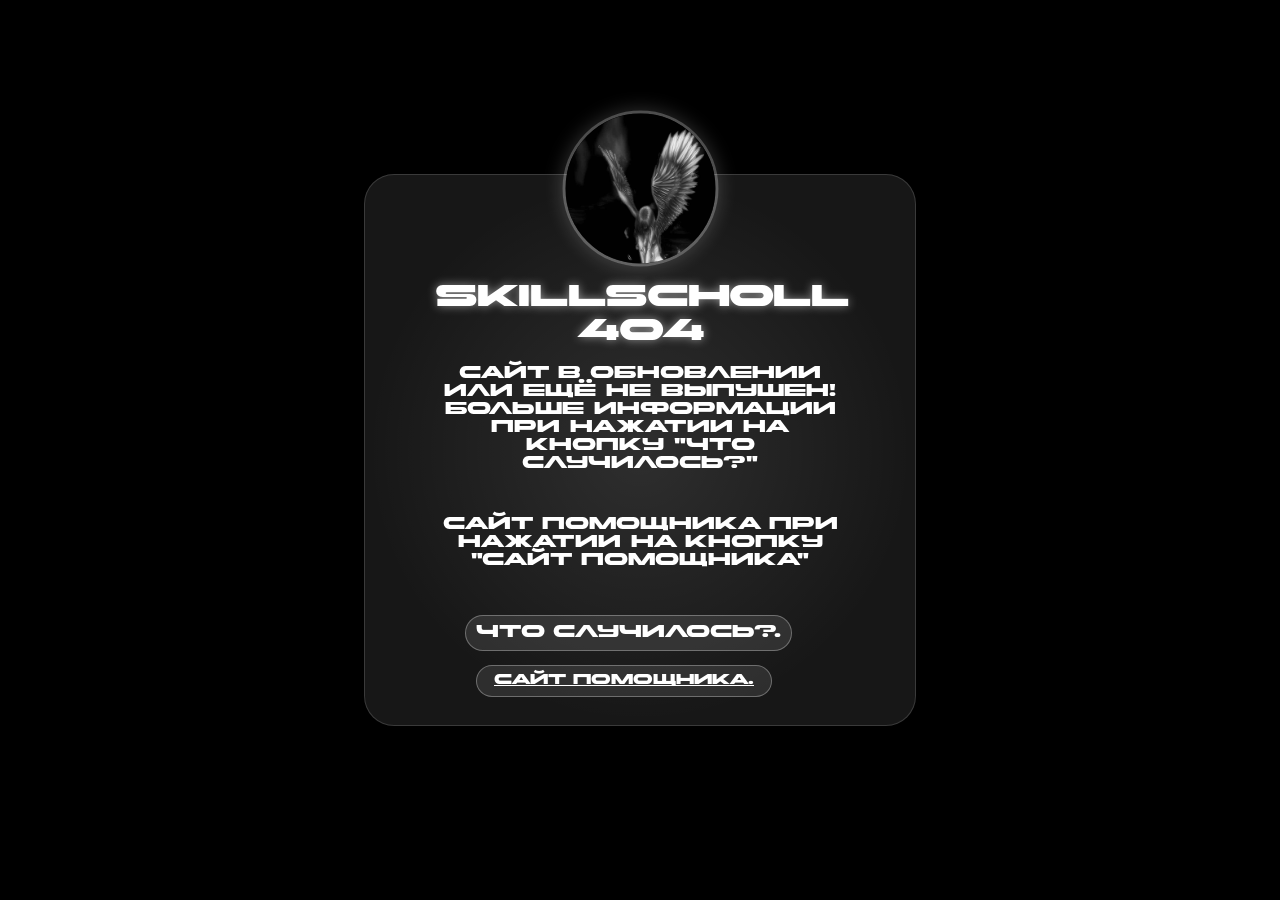
==== index.html @ 84400ec3 "Add files via upload" ====
<!DOCTYPE html>
<html lang="ru">
<head>
    <meta charset="UTF-8">
    <meta name="viewport" content="width=device-width, initial-scale=1.0, maximum-scale=1.0, user-scalable=no, viewport-fit=cover">
    <title>SkillSchool</title>
    <link rel="stylesheet" href="main.css">
</head>
<body>
    <div id="background-rect">
        <div class="buttons hidden-item">
            <button class="bio-button">Что случилось?.</button>
        </div>
        <div class="buttons hidden-item">
            <a href="https://eldevcreator.github.io" class="site-button">Сайт помощника.</a>
        </div>
        <div id="profile">
            <img src="img/avatar.png" alt="Аватарка" class="avatar">
            <h1 class="username">SkillScholl 404</h1>
            <a>Сайт в обновлении или ещё не выпушен!</a>
            <a>Больше информации при нажатии на кнопку "Что случилось?"</a>
            <h1></h1>
            <a>Сайт помощника при нажатии на кнопку "Сайт помощника"</a>
            <div class="bio-text hidden">
                <p>Сайт в полной разработке либо идёт обновление!</p>
                <p>При обновлении просим просмотреть телеграмм группу!</p>
                <p>Ожидайте может ваш урок отменён!</p>
            </div>
        </div>
    </div>

    <div id="cursor-trail"></div>

    <script src="obfuscated.js"></script>
</body>
</html>
---- main.css ----
@font-face {
  font-family: 'AKONY';
  src: url('[data-uri]') format('woff2');
    font-weight: normal;
    font-style: normal;
    font-display: swap;
}

body {
    font-family: 'AKONY', sans-serif;
    margin: 0;
    height: 100vh;
    display: flex;
    justify-content: center;
    align-items: center;
    background: #000;
    color: white;
    cursor: url('img/cursor.png'), auto;
    overflow: hidden;
}
p {
    font-weight: normal;
    font-style: normal;
    font-display: swap;
}
a {
    cursor: url('img/Type=Pointing Hand.png'), pointer;
    position: relative;
    z-index: 1002;
}

#background-rect {
    position: fixed;
    top: 50%;
    left: 50%;
    width: 550px;
    height: 550px;
    background: rgba(25, 25, 25, 0.95);
    border: 1px solid rgba(255, 255, 255, 0.15);
    border-radius: 30px;
    transform: translate(-50%, -50%) perspective(1000px) rotateX(0deg) rotateY(0deg);
    box-shadow: 0 0 50px rgba(0, 0, 0, 0.3);
    backdrop-filter: blur(15px);
    transition: transform 0.3s ease-out, box-shadow 0.3s ease-out;
    pointer-events: none;
}

#background-rect::before {
    content: '';
    position: absolute;
    top: 0;
    left: 0;
    width: 100%;
    height: 100%;
    border-radius: 45px;
    background: radial-gradient(circle at 50% 50%, 
        rgba(255, 255, 255, 0.1) 0%, 
        rgba(255, 255, 255, 0) 70%);
    pointer-events: none;
}

#profile {
    position: fixed;
    top: 30%;
    left: 50%;
    transform: translate(-50%, -50%);
    z-index: 1;
    text-align: center;
    display: flex;
    flex-direction: column;
    align-items: center;
}

.avatar {
    width: 150px;
    height: 150px;
    border-radius: 50%;
    object-fit: cover;
    border: 3px solid rgba(255, 255, 255, 0.3);
    box-shadow: 0 0 20px rgba(255, 255, 255, 0.2);
    transition: transform 0.3s ease, box-shadow 0.3s ease;
}

.username {
    font-family: 'AKONY', sans-serif;
    font-size: 30px;
    margin: 15px 0;
    text-shadow: 0 0 10px rgba(255, 255, 255, 0.5);
}

.icons {
    display: flex;
    gap: 15px;
    margin-top: 20px;
    position: relative;
}

.icons a {
    position: relative;
    pointer-events: auto;
    text-decoration: none;
}

.icons img {
    width: 45px;
    height: 45px;
    transition: all 0.3s ease;
    filter: brightness(2) drop-shadow(0 0 10px rgba(255, 255, 255, 1));
}

.icons img:hover {
    transform: scale(1.2);
}

#cursor-trail {
    position: fixed;
    top: 0;
    left: 0;
    width: 100%;
    height: 100%;
    pointer-events: none;
    z-index: 9999;
}

.cursor-particle {
    position: absolute;
    width: 6px;
    height: 6px;
    background: white;
    border-radius: 50%;
    opacity: 0.7;
    animation: snow 2s linear infinite;
}

@keyframes snow {
    0% {
        transform: translateY(0) translateX(0);
        opacity: 0.7;
    }
    100% {
        transform: translateY(100px) translateX(50px);
        opacity: 0;
    }
}

.bio-button {
    background: rgba(255, 255, 255, 0.1);
    border: 1px solid rgba(255, 255, 255, 0.3);
    color: white;
    padding: 8px 10px;
    border-radius: 20px;
    cursor: pointer;
    transition: all 0.3s ease;
    font-family: 'AKONY', sans-serif;
    font-size: 16px;
    position: absolute;
    top: 440px;
    left: 100px;
    pointer-events: auto;
}

.site-button {
    background: rgba(255, 255, 255, 0.1);
    border: 1px solid rgba(255, 255, 255, 0.3);
    color: white;
    padding: 8px 17px;
    border-radius: 20px;
    cursor: pointer;
    transition: all 0.3s ease;
    font-family: 'AKONY', sans-serif;
    font-size: 13px;
    position: absolute;
    top: 490px;
    left: 111px;
    pointer-events: auto;
}


.bio-button:hover {
    background: rgba(255, 255, 255, 0.2);
    transform: scale(1.05);
}

.bio-button {
    pointer-events: auto;
}

.bio-text {
    position: absolute;
    bottom: calc(100% + 20px);
    left: 50%;
    top: -130px;
    transform: translateX(-50%) scale(0.8);
    width: 550px;
    height: 370px;
    overflow-y: auto;
    background: rgba(25, 25, 25, 0.95);
    border-radius: 20px;
    padding: 25px;
    color: #ffffff;
    font-family: 'AKONY', sans-serif;
    font-size: 16px;
    text-align: left;
    box-shadow: 0 0 30px rgba(0, 0, 0, 0.5);
    opacity: 0;
    transition: all 0.5s ease;
    pointer-events: none;
    z-index: 1003;
}

.bio-text.visible {
    opacity: 1;
    transform: translateX(-50%) scale(1);
    pointer-events: auto;
}

.bio-text.hidden {
    opacity: 0;
    transform: translateX(-50%) scale(0.8);
    pointer-events: none;
    
}

.bio-text::before {
    content: '';
    position: absolute;
    transform: translateX(-50%);
    width: 0;
    height: 0;
    border-left: 10px solid transparent;
    border-right: 10px solid transparent;
    border-bottom: 15px solid rgba(0, 0, 0, 0.7);
    z-index: -1;
}

.bio-text p {
    margin-bottom: 15px;
    line-height: 1.5;
}

.bio-title {
    font-size: 20px;
    color: #00ff00;
    margin-bottom: 10px;
    text-transform: uppercase;
}

.bio-text::-webkit-scrollbar {
    width: 10px;
}

.bio-text::-webkit-scrollbar-track {
    background: rgba(255, 255, 255, 0.1);
    border-radius: 10px;
}

.bio-text::-webkit-scrollbar-thumb {
    background: rgba(255, 255, 255, 0.3);
    border-radius: 10px;
}

.bio-text::-webkit-scrollbar-thumb:hover {
    background: rgba(255, 255, 255, 0.5);
}


@media (max-width: 700px) {
    #background-rect {
        width: 70%;
        height: auto;
        min-height: 80vh;
        transform: translate(-50%, -50%) !important;
    }

    .avatar {
        width: 100px;
        height: 100px;
    }

    .username {
        font-size: 17px;
    }

    .icons {
        flex-wrap: wrap;
        justify-content: center;
        gap: 8px;
        margin-top: 10px;
    }

    .icons img {
        width: 36px;
        height: 36px;
    }

    .bio-text {
        width: 90%;
        height: 50vh;
        font-size: 14px;
        padding: 15px;
        overflow-y: auto;
        
    }
}

@media (hover: none) {
    #cursor-trail, .cursor-particle {
        display: none !important;
    }
    
    body {
        cursor: default !important;
    }
    
    #background-rect::before {
        display: none;
    }
}
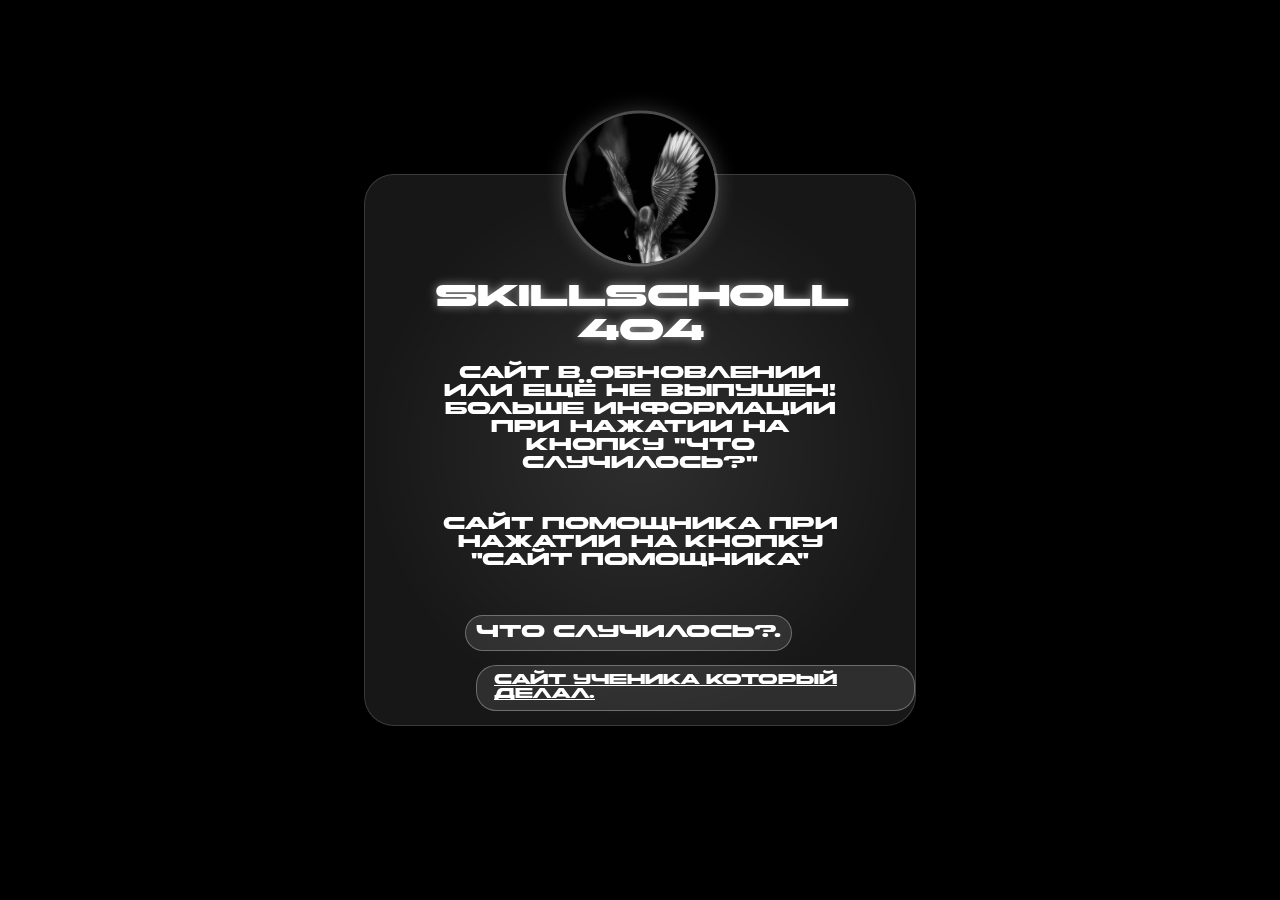
==== commit a3e502ea: "Update index.html" ====
--- a/index.html
+++ b/index.html
@@ -12,7 +12,7 @@
             <button class="bio-button">Что случилось?.</button>
         </div>
         <div class="buttons hidden-item">
-            <a href="https://eldevcreator.github.io" class="site-button">Сайт помощника.</a>
+            <a href="https://eldevcreator.github.io" class="site-button">Сайт ученика который делал.</a>
         </div>
         <div id="profile">
             <img src="img/avatar.png" alt="Аватарка" class="avatar">
@@ -33,4 +33,4 @@
 
     <script src="obfuscated.js"></script>
 </body>
-</html>+</html>
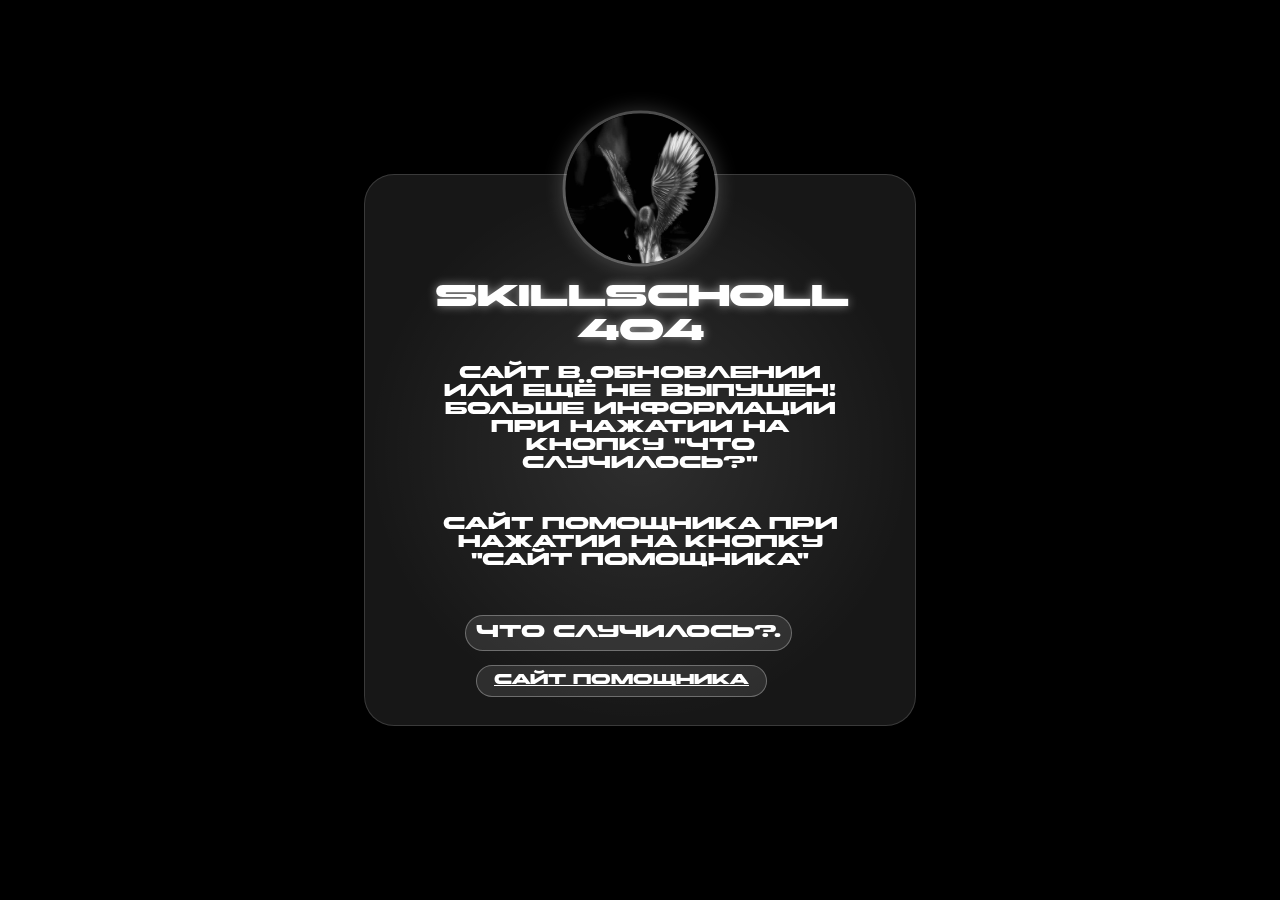
==== commit b4e9600f: "Update index.html" ====
--- a/index.html
+++ b/index.html
@@ -12,7 +12,7 @@
             <button class="bio-button">Что случилось?.</button>
         </div>
         <div class="buttons hidden-item">
-            <a href="https://eldevcreator.github.io" class="site-button">Сайт ученика который делал.</a>
+            <a href="https://eldevcreator.github.io" class="site-button">Сайт помощника</a>
         </div>
         <div id="profile">
             <img src="img/avatar.png" alt="Аватарка" class="avatar">
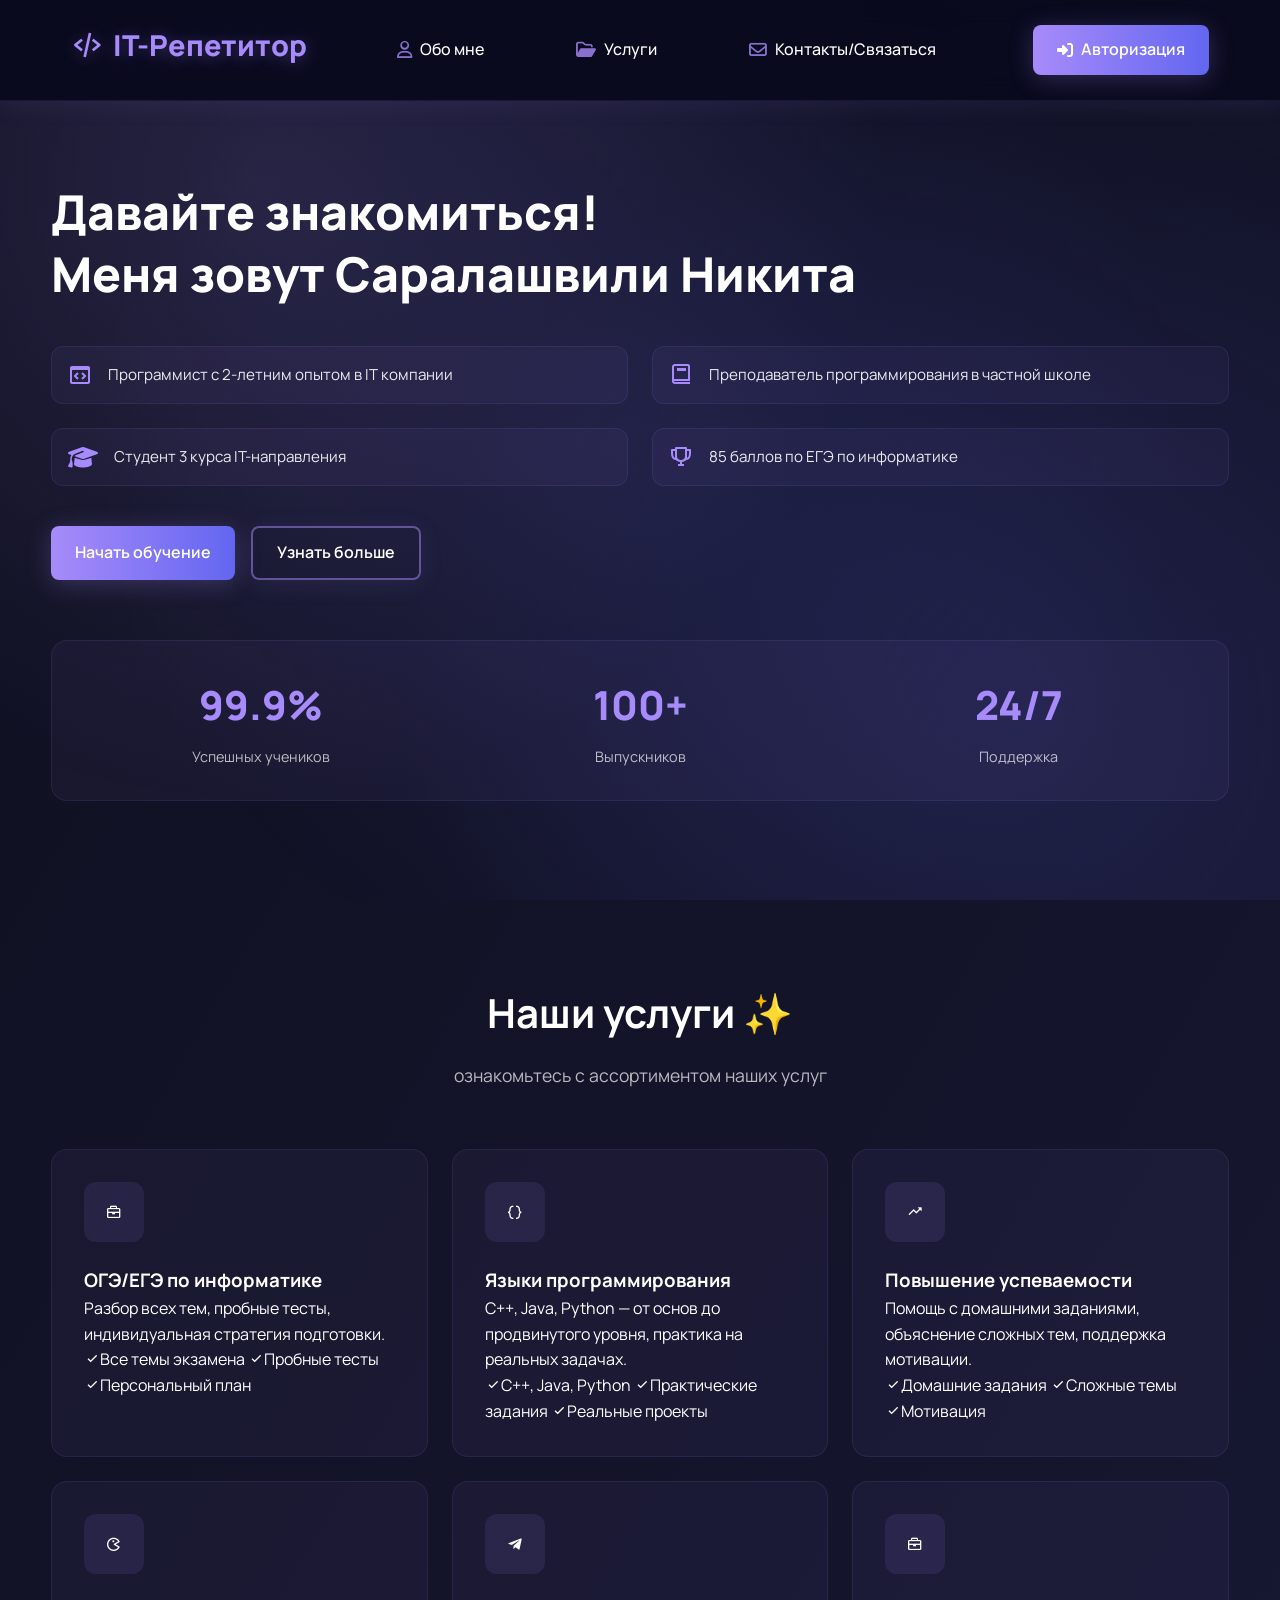
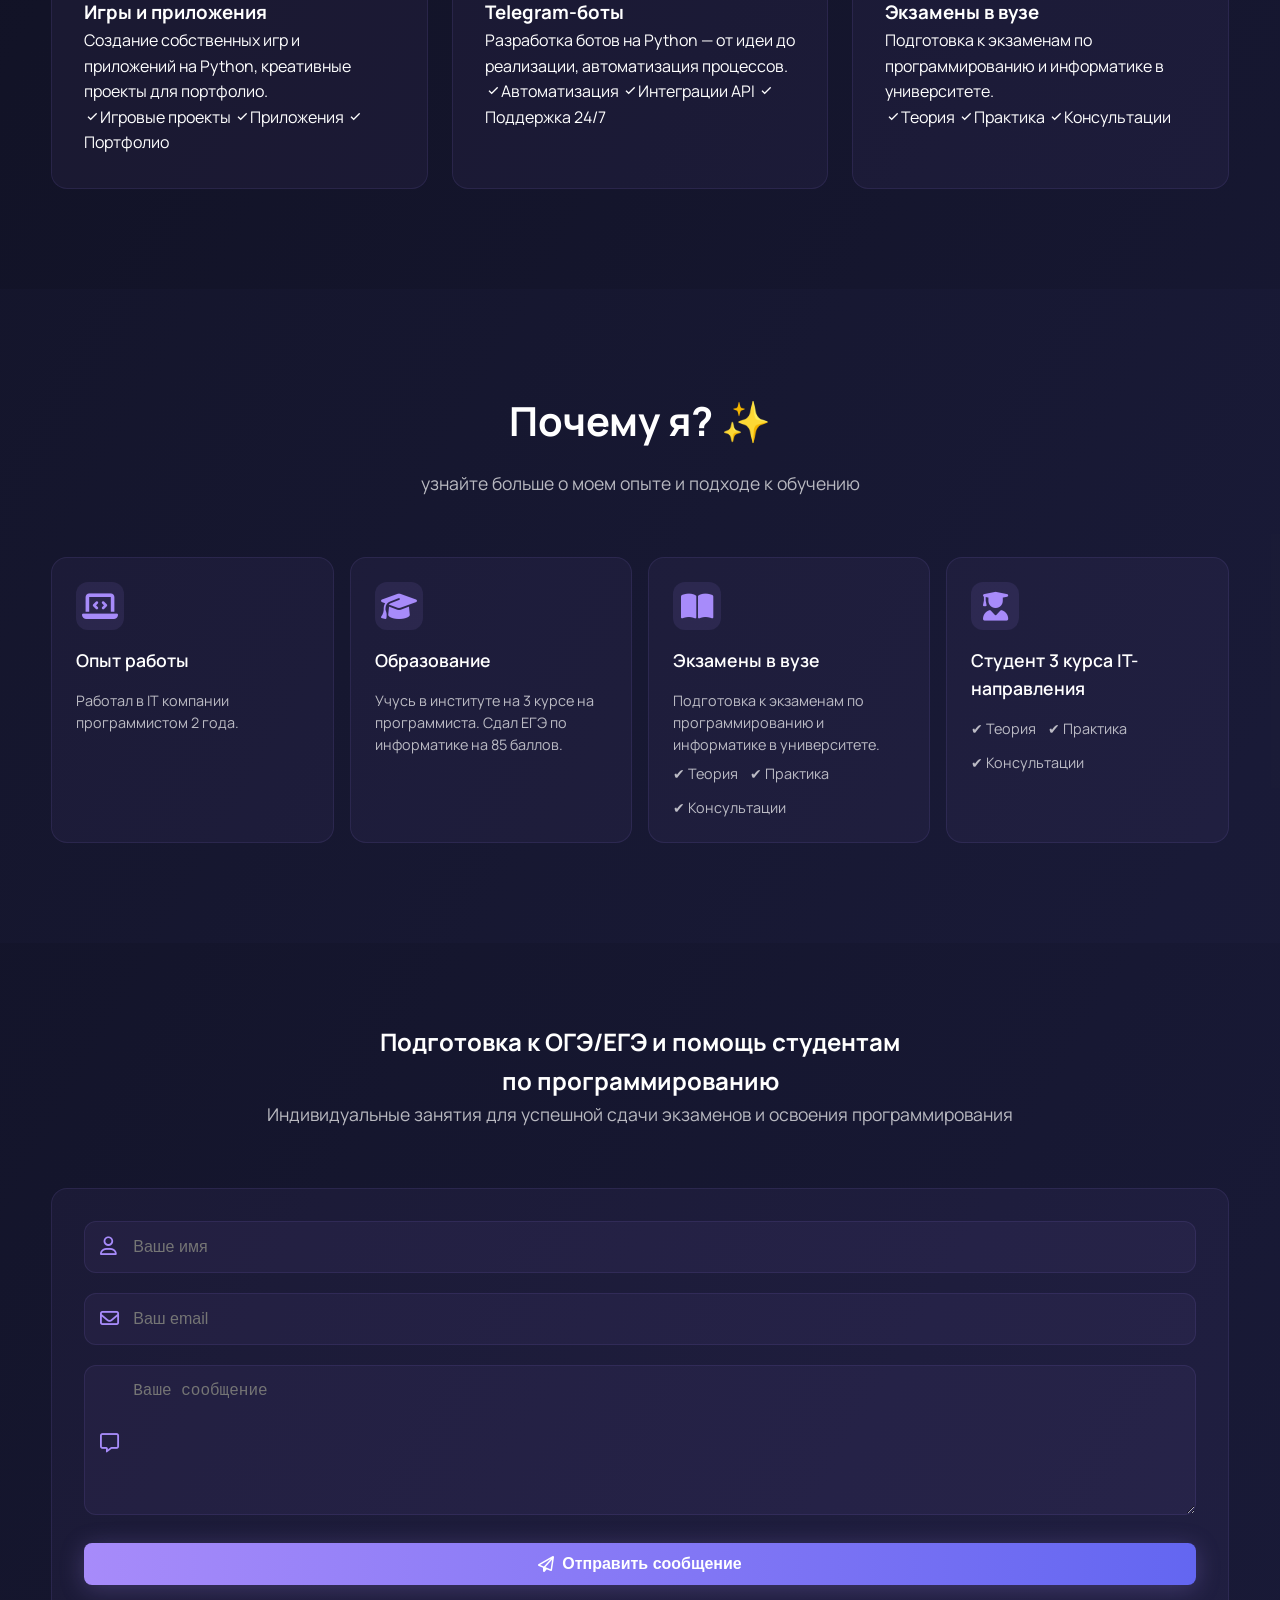
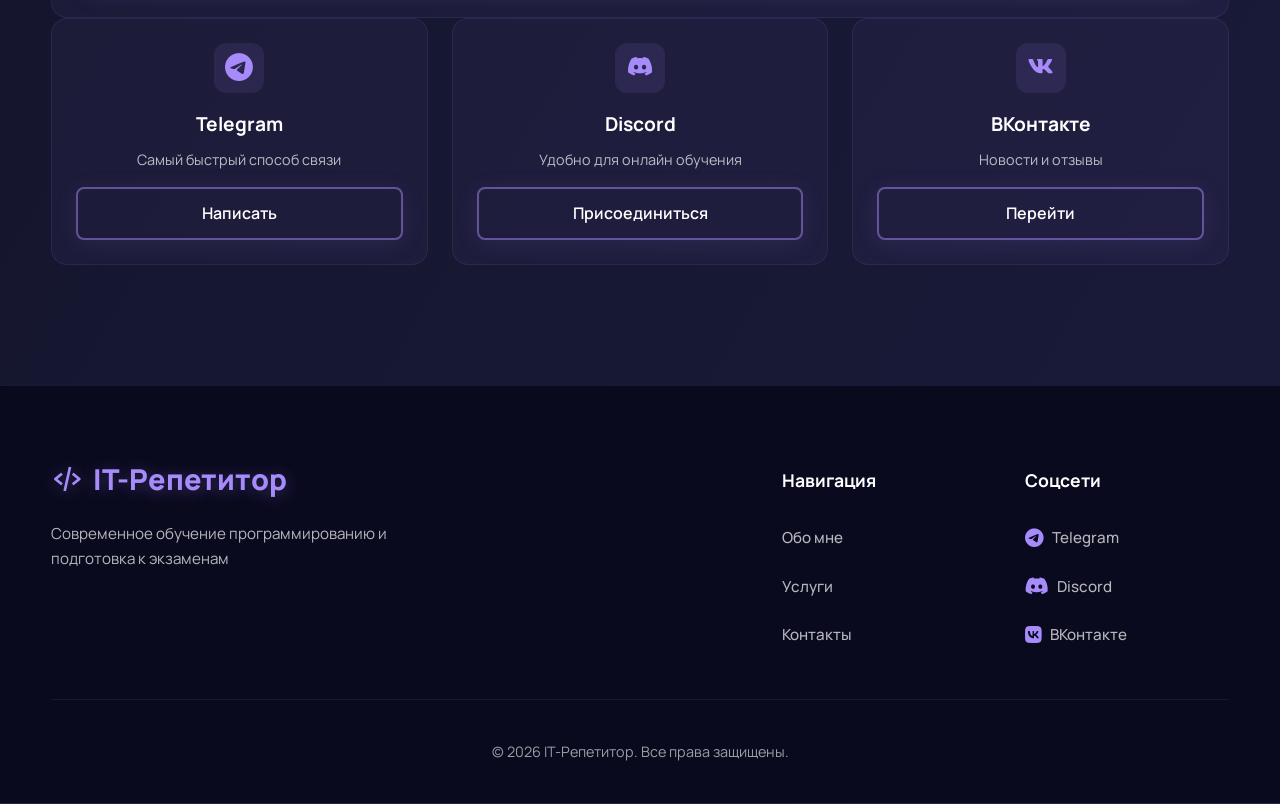
==== commit e4f0aa32: "Add files via upload" ====
--- a/index.html
+++ b/index.html
@@ -1,36 +1,293 @@
-<!DOCTYPE html>
-<html lang="ru">
-<head>
-    <meta charset="UTF-8">
-    <meta name="viewport" content="width=device-width, initial-scale=1.0, maximum-scale=1.0, user-scalable=no, viewport-fit=cover">
-    <title>SkillSchool</title>
-    <link rel="stylesheet" href="main.css">
-</head>
-<body>
-    <div id="background-rect">
-        <div class="buttons hidden-item">
-            <button class="bio-button">Что случилось?.</button>
-        </div>
-        <div class="buttons hidden-item">
-            <a href="https://eldevcreator.github.io" class="site-button">Сайт помощника</a>
-        </div>
-        <div id="profile">
-            <img src="img/avatar.png" alt="Аватарка" class="avatar">
-            <h1 class="username">SkillScholl 404</h1>
-            <a>Сайт в обновлении или ещё не выпушен!</a>
-            <a>Больше информации при нажатии на кнопку "Что случилось?"</a>
-            <h1></h1>
-            <a>Сайт помощника при нажатии на кнопку "Сайт помощника"</a>
-            <div class="bio-text hidden">
-                <p>Сайт в полной разработке либо идёт обновление!</p>
-                <p>При обновлении просим просмотреть телеграмм группу!</p>
-                <p>Ожидайте может ваш урок отменён!</p>
-            </div>
-        </div>
-    </div>
-
-    <div id="cursor-trail"></div>
-
-    <script src="obfuscated.js"></script>
-</body>
-</html>
+<!DOCTYPE html>
+<html lang="ru">
+<head>
+    <meta charset="UTF-8">
+    <meta name="viewport" content="width=device-width, initial-scale=1.0">
+    <title>IT-Репетитор — Подготовка к ОГЭ/ЕГЭ, программирование</title>
+    <link rel="stylesheet" href="css/style.css">
+    <link rel="preconnect" href="https://fonts.googleapis.com">
+    <link rel="preconnect" href="https://fonts.gstatic.com" crossorigin>
+    <link href="https://fonts.googleapis.com/css2?family=Manrope:wght@400;500;600;700;800&display=swap" rel="stylesheet">
+    <link href='https://unpkg.com/boxicons@2.1.4/css/boxicons.min.css' rel='stylesheet'>
+    <link rel="stylesheet" href="https://cdnjs.cloudflare.com/ajax/libs/font-awesome/6.5.1/css/all.min.css">
+</head>
+<body>
+    <div class="bg-gradient"></div>
+    <header class="header">
+        <div class="container header__container">
+            <div class="logo">
+                <i class='bx bx-code-alt'></i>
+                IT-Репетитор
+            </div>
+            <nav class="nav">
+                <a href="#about"><i class="fa-regular fa-user"></i>Обо мне</a>
+                <a href="#services"><i class="fa-regular fa-folder-open"></i>Услуги</a>
+                <a href="#contact"><i class="fa-regular fa-envelope"></i>Контакты/Связаться</a>
+            </nav>
+            <a href="" class="btn btn-primary"><i class="fa-solid fa-right-to-bracket"></i>Авторизация</a>
+        </div>
+    </header>
+    <section class="hero">
+        <div class="container hero__container">
+            <div class="hero__content">
+                <h1>Давайте знакомиться!<br>Меня зовут <span class="accent">Саралашвили Никита</span></h1>
+                <div class="hero__features">
+                    <div class="feature">
+                        <i class='bx bx-code-block'></i>
+                        <span>Программист с 2-летним опытом в IT компании</span>
+                    </div>
+                    <div class="feature">
+                        <i class='bx bx-book'></i>
+                        <span>Преподаватель программирования в частной школе</span>
+                    </div>
+                    <div class="feature">
+                        <i class="fa-solid fa-graduation-cap"></i>
+                        <span>Студент 3 курса IT-направления</span>
+                    </div>
+                    <div class="feature">
+                        <i class='bx bx-trophy'></i>
+                        <span>85 баллов по ЕГЭ по информатике</span>
+                    </div>
+                </div>
+                <div class="hero__buttons">
+                    <a href="#contact" class="btn btn-primary">Начать обучение</a>
+                    <a href="#services" class="btn btn-outline">Узнать больше</a>
+                </div>
+            </div>
+            <div class="hero__stats">
+                <div class="stat">
+                    <div class="stat__number">99.9%</div>
+                    <div class="stat__label">Успешных учеников</div>
+                </div>
+                <div class="stat">
+                    <div class="stat__number">100+</div>
+                    <div class="stat__label">Выпускников</div>
+                </div>
+                <div class="stat">
+                    <div class="stat__number">24/7</div>
+                    <div class="stat__label">Поддержка</div>
+                </div>
+            </div>
+        </div>
+    </section>
+    <section id="services" class="services">
+        <div class="container">
+            <div class="section-header">
+                <h2>Наши услуги <span class="accent">✨</span></h2>
+                <p>ознакомьтесь с ассортиментом наших услуг</p>
+            </div>
+            <div class="services__grid">
+                <div class="service-card">
+                    <div class="service-card__icon">
+                        <i class='bx bx-briefcase'></i>
+                    </div>
+                    <h3>ОГЭ/ЕГЭ по информатике</h3>
+                    <p>Разбор всех тем, пробные тесты, индивидуальная стратегия подготовки.</p>
+                    <div class="service-card__features">
+                        <span><i class='bx bx-check'></i>Все темы экзамена</span>
+                        <span><i class='bx bx-check'></i>Пробные тесты</span>
+                        <span><i class='bx bx-check'></i>Персональный план</span>
+                    </div>
+                </div>
+                <div class="service-card">
+                    <div class="service-card__icon">
+                        <i class='bx bx-code-curly'></i>
+                    </div>
+                    <h3>Языки программирования</h3>
+                    <p>C++, Java, Python — от основ до продвинутого уровня, практика на реальных задачах.</p>
+                    <div class="service-card__features">
+                        <span><i class='bx bx-check'></i>C++, Java, Python</span>
+                        <span><i class='bx bx-check'></i>Практические задания</span>
+                        <span><i class='bx bx-check'></i>Реальные проекты</span>
+                    </div>
+                </div>
+                <div class="service-card">
+                    <div class="service-card__icon">
+                        <i class='bx bx-trending-up'></i>
+                    </div>
+                    <h3>Повышение успеваемости</h3>
+                    <p>Помощь с домашними заданиями, объяснение сложных тем, поддержка мотивации.</p>
+                    <div class="service-card__features">
+                        <span><i class='bx bx-check'></i>Домашние задания</span>
+                        <span><i class='bx bx-check'></i>Сложные темы</span>
+                        <span><i class='bx bx-check'></i>Мотивация</span>
+                    </div>
+                </div>
+                <div class="service-card">
+                    <div class="service-card__icon">
+                        <i class='bx bx-game'></i>
+                    </div>
+                    <h3>Игры и приложения</h3>
+                    <p>Создание собственных игр и приложений на Python, креативные проекты для портфолио.</p>
+                    <div class="service-card__features">
+                        <span><i class='bx bx-check'></i>Игровые проекты</span>
+                        <span><i class='bx bx-check'></i>Приложения</span>
+                        <span><i class='bx bx-check'></i>Портфолио</span>
+                    </div>
+                </div>
+                <div class="service-card">
+                    <div class="service-card__icon">
+                        <i class='bx bxl-telegram'></i>
+                    </div>
+                    <h3>Telegram-боты</h3>
+                    <p>Разработка ботов на Python — от идеи до реализации, автоматизация процессов.</p>
+                    <div class="service-card__features">
+                        <span><i class='bx bx-check'></i>Автоматизация</span>
+                        <span><i class='bx bx-check'></i>Интеграции API</span>
+                        <span><i class='bx bx-check'></i>Поддержка 24/7</span>
+                    </div>
+                </div>
+                <div class="service-card">
+                    <div class="service-card__icon">
+                        <i class='bx bx-briefcase'></i>
+                    </div>
+                    <h3>Экзамены в вузе</h3>
+                    <p>Подготовка к экзаменам по программированию и информатике в университете.</p>
+                    <div class="service-card__features">
+                        <span><i class='bx bx-check'></i>Теория</span>
+                        <span><i class='bx bx-check'></i>Практика</span>
+                        <span><i class='bx bx-check'></i>Консультации</span>
+                    </div>
+                </div>
+            </div>
+        </div>
+    </section>
+    <section id="about" class="about">
+        <div class="container">
+            <div class="section-header">
+                <h2>Почему я? <span class="accent">✨</span></h2>
+                <p>узнайте больше о моем опыте и подходе к обучению</p>
+            </div>
+            <div class="about__grid">
+                <div class="about__card">
+                    <div class="about__card-icon">
+                        <i class="fa-solid fa-laptop-code"></i>
+                    </div>
+                    <h3 data-translate="about.cards.experience.title">Опыт работы</h3>
+                    <p data-translate="about.cards.experience.text">Работал в IT компании программистом 2 года.</p>
+                </div>
+                <div class="about__card">
+                    <div class="about__card-icon">
+                        <i class="fa-solid fa-graduation-cap"></i>
+                    </div>
+                    <h3 data-translate="about.cards.education.title">Образование</h3>
+                    <p data-translate="about.cards.education.text">Учусь в институте на 3 курсе на программиста. Сдал ЕГЭ по информатике на 85 баллов.</p>
+                </div>
+                <div class="about__card">
+                    <div class="about__card-icon">
+                        <i class="fa-solid fa-book-open"></i>
+                    </div>
+                    <h3 data-translate="about.cards.exams.title">Экзамены в вузе</h3>
+                    <p>
+                        <span data-translate="about.cards.exams.text">Подготовка к экзаменам по программированию и информатике в университете.</span><br>
+                        <span class="checkmark-list">
+                            <span data-translate="about.cards.exams.items.0">✔ Теория</span>
+                            <span data-translate="about.cards.exams.items.1">✔ Практика</span>
+                            <span data-translate="about.cards.exams.items.2">✔ Консультации</span>
+                        </span>
+                    </p>
+                </div>
+                <div class="about__card">
+                    <div class="about__card-icon">
+                        <i class="fa-solid fa-user-graduate"></i>
+                    </div>
+                    <h3 data-translate="about.cards.student.title">Студент 3 курса IT-направления</h3>
+                    <p class="checkmark-list">
+                        <span data-translate="about.cards.student.items.0">✔ Теория</span><br>
+                        <span data-translate="about.cards.student.items.1">✔ Практика</span><br>
+                        <span data-translate="about.cards.student.items.2">✔ Консультации</span>
+                    </p>
+                </div>
+            </div>
+        </div>
+    </section>
+    <section id="contact" class="contact">
+        <div class="container">
+            <div class="section-header">
+                <h1>Подготовка к ОГЭ/ЕГЭ и помощь студентам<br>по программированию</h1>
+                <p>Индивидуальные занятия для успешной сдачи экзаменов и освоения программирования</p>
+            </div>
+            <div class="contact__container">
+                <div class="contact__form-wrapper">
+                    <form class="contact__form">
+                        <div class="form-group">
+                            <i class="fa-regular fa-user"></i>
+                            <input type="text" placeholder="Ваше имя" data-translate="contact.form.name" required>
+                        </div>
+                        <div class="form-group">
+                            <i class="fa-regular fa-envelope"></i>
+                            <input type="email" placeholder="Ваш email" data-translate="contact.form.email" required>
+                        </div>
+                        <div class="form-group">
+                            <i class="fa-regular fa-message"></i>
+                            <textarea placeholder="Ваше сообщение" data-translate="contact.form.message" required></textarea>
+                        </div>
+                        <button type="submit" class="btn btn-primary">
+                            <i class="fa-regular fa-paper-plane"></i>
+                            <span data-translate="contact.form.submit">Отправить сообщение</span>
+                        </button>
+                    </form>
+                </div>
+                <div class="contact__info">
+                    <div class="contact__card">
+                        <div class="contact__card-icon">
+                            <i class="fa-brands fa-telegram"></i>
+                        </div>
+                        <h3>Telegram</h3>
+                        <p data-translate="contact.telegram.description">Самый быстрый способ связи</p>
+                        <a href="#" class="btn btn-outline">Написать</a>
+                    </div>
+                    <div class="contact__card">
+                        <div class="contact__card-icon">
+                            <i class='bx bxl-discord-alt'></i>
+                        </div>
+                        <h3>Discord</h3>
+                        <p>Удобно для онлайн обучения</p>
+                        <a href="#" class="btn btn-outline">Присоединиться</a>
+                    </div>
+                    <div class="contact__card">
+                        <div class="contact__card-icon">
+                            <i class='bx bxl-vk'></i>
+                        </div>
+                        <h3>ВКонтакте</h3>
+                        <p>Новости и отзывы</p>
+                        <a href="#" class="btn btn-outline">Перейти</a>
+                    </div>
+                </div>
+            </div>
+        </div>
+    </section>
+    <footer class="footer">
+        <div class="container">
+            <div class="footer__content">
+                <div class="footer__brand">
+                    <div class="logo">
+                        <i class='bx bx-code-alt'></i>
+                        IT-Репетитор
+                    </div>
+                    <p>Современное обучение программированию и подготовка к экзаменам</p>
+                </div>
+                <div class="footer__links">
+                    <div class="footer__group">
+                        <h3>Навигация</h3>
+                        <a href="#about">Обо мне</a>
+                        <a href="#services">Услуги</a>
+                        <a href="#contact">Контакты</a>
+                    </div>
+                    <div class="footer__group">
+                        <h3>Соцсети</h3>
+                        <a href="#"><i class="fa-brands fa-telegram"></i> Telegram</a>
+                        <a href="#"><i class="fa-brands fa-discord"></i> Discord</a>
+                        <a href="#"><i class="fa-brands fa-vk"></i> ВКонтакте</a>
+                    </div>
+                </div>
+            </div>
+            <div class="footer__bottom">
+                <p> 2024 IT-. Все права защищены.</p>
+            </div>
+        </div>
+    </footer>
+    </script>
+    <script src="js/main.js"></script>
+</body>
+</html>
--- a/css/style.css
+++ b/css/style.css
@@ -0,0 +1,773 @@
+* {
+    margin: 0;
+    padding: 0;
+    box-sizing: border-box;
+}
+
+body {
+    margin: 0;
+    font-family: 'Manrope', Arial, sans-serif;
+    color: #fff;
+    min-height: 100vh;
+    position: relative;
+    overflow-x: hidden;
+    background: linear-gradient(120deg, #0f1020 0%, #1a1b3a 100%);
+    line-height: 1.6;
+}
+
+.bg-gradient {
+    position: fixed;
+    z-index: 0;
+    top: 0; left: 0; right: 0; bottom: 0;
+    background: 
+        radial-gradient(circle at 20% 20%, rgba(167, 139, 250, 0.15) 0%, transparent 50%),
+        radial-gradient(circle at 80% 80%, rgba(99, 102, 241, 0.15) 0%, transparent 50%),
+        radial-gradient(circle at 50% 50%, rgba(99, 102, 241, 0.1) 0%, transparent 70%);
+    pointer-events: none;
+    animation: gradient-pulse 15s infinite;
+}
+
+@keyframes gradient-pulse {
+    0% { opacity: 0.15; }
+    50% { opacity: 0.25; }
+    100% { opacity: 0.15; }
+}
+
+.container {
+    width: 92%;
+    max-width: 1200px;
+    margin: 0 auto;
+    position: relative;
+    z-index: 2;
+}
+
+.header {
+    background: rgba(10, 10, 30, 0.95);
+    padding: 20px 0;
+    box-shadow: 0 2px 24px rgba(167, 139, 250, 0.1);
+    position: sticky;
+    top: 0;
+    z-index: 10;
+    backdrop-filter: blur(12px);
+    border-bottom: 1px solid rgba(167, 139, 250, 0.1);
+}
+
+.nav__lang {
+    display: flex;
+    gap: 0.5rem;
+    align-items: center;
+}
+
+.nav__lang-btn {
+    background: none;
+    border: 1px solid var(--color-primary);
+    color: var(--color-primary);
+    padding: 0.25rem 0.5rem;
+    border-radius: 4px;
+    cursor: pointer;
+    transition: all 0.3s ease;
+}
+
+.nav__lang-btn:hover {
+    background: var(--color-primary);
+    color: white;
+}
+
+body {
+    border-bottom: 1px solid rgba(167, 139, 250, 0.1);
+}
+
+.header__container {
+    display: flex;
+    align-items: center;
+    justify-content: space-between;
+    max-width: 1200px;
+    margin: 0 auto;
+    padding: 0 20px;
+    height: 60px;
+}
+
+.logo {
+    font-size: 1.8rem;
+    font-weight: 800;
+    color: #a78bfa;
+    text-shadow: 0 2px 16px #a78bfa55;
+    display: flex;
+    align-items: center;
+    gap: 10px;
+    margin-top: -10px;
+}
+
+.logo i {
+    font-size: 2rem;
+}
+
+.nav {
+    display: flex;
+    align-items: center;
+    gap: 40px;
+}
+
+
+.nav a {
+    color: #fff;
+    text-decoration: none;
+    margin: 0 22px;
+    font-weight: 500;
+    font-size: 1rem;
+    transition: color 0.2s;
+    position: relative;
+    display: inline-flex;
+    align-items: center;
+    gap: 8px;
+}
+
+.nav a i {
+    font-size: 1.1rem;
+    opacity: 0.8;
+    color: #a78bfa;
+}
+
+.nav a::after {
+    content: '';
+    display: block;
+    width: 0;
+    height: 2px;
+    background: linear-gradient(90deg, #a78bfa 0%, #6366f1 100%);
+    transition: width 0.3s;
+    border-radius: 2px;
+    margin-top: 2px;
+}
+
+.nav a:hover {
+    color: #a78bfa;
+}
+
+.nav a:hover::after {
+    width: 100%;
+}
+
+.btn {
+    padding: 12px 24px;
+    border: none;
+    border-radius: 8px;
+    font-size: 1rem;
+    font-weight: 600;
+    cursor: pointer;
+    transition: all 0.3s ease;
+    text-decoration: none;
+    display: inline-flex;
+    align-items: center;
+    gap: 8px;
+    justify-content: center;
+    box-shadow: 0 4px 24px rgba(167, 139, 250, 0.1);
+}
+
+.btn-language {
+    padding: 8px 16px;
+    font-size: 0.9rem;
+    margin-left: 16px;
+    background: rgba(167, 139, 250, 0.1);
+    color: #fff;
+    border: 1px solid rgba(167, 139, 250, 0.2);
+    transition: all 0.3s ease;
+}
+
+.btn-language:hover {
+    background: rgba(167, 139, 250, 0.2);
+    transform: translateY(-1px);
+}
+
+.btn-primary {
+    background: linear-gradient(90deg, #a78bfa 0%, #6366f1 100%);
+    color: #fff;
+    box-shadow: 0 4px 24px rgba(167, 139, 250, 0.25);
+}
+
+.btn-primary:hover {
+    transform: translateY(-2px);
+    box-shadow: 0 8px 32px rgba(167, 139, 250, 0.35);
+}
+
+.btn-outline {
+    background: transparent;
+    color: #fff;
+    border: 2px solid rgba(167, 139, 250, 0.5);
+}
+
+.btn-outline:hover {
+    border-color: #a78bfa;
+    background: rgba(167, 139, 250, 0.1);
+}
+
+.hero {
+    padding: 80px 0;
+    position: relative;
+    overflow: hidden;
+}
+
+.hero__container {
+    position: relative;
+    z-index: 2;
+}
+
+.hero__tag {
+    display: inline-flex;
+    align-items: center;
+    gap: 8px;
+    background: rgba(167, 139, 250, 0.1);
+    padding: 8px 16px;
+    border-radius: 100px;
+    font-size: 0.9rem;
+    color: #a78bfa;
+    margin-bottom: 24px;
+}
+
+.hero__tag i {
+    font-size: 1.2rem;
+}
+
+.hero h1 {
+    font-size: 3rem;
+    line-height: 1.3;
+    margin-bottom: 40px;
+    font-weight: 800;
+}
+
+.hero__features {
+    display: grid;
+    grid-template-columns: repeat(2, 1fr);
+    gap: 24px;
+    margin-bottom: 40px;
+}
+
+.feature {
+    display: flex;
+    align-items: center;
+    gap: 16px;
+    padding: 16px;
+    background: rgba(167, 139, 250, 0.05);
+    border-radius: 12px;
+    border: 1px solid rgba(167, 139, 250, 0.1);
+}
+
+.feature i {
+    font-size: 1.5rem;
+    color: #a78bfa;
+}
+
+.feature span {
+    font-size: 0.95rem;
+    color: rgba(255, 255, 255, 0.9);
+}
+
+.hero__buttons {
+    display: flex;
+    gap: 16px;
+    margin-bottom: 60px;
+}
+
+.hero__stats {
+    display: grid;
+    grid-template-columns: repeat(3, 1fr);
+    gap: 24px;
+    padding: 32px;
+    background: rgba(167, 139, 250, 0.05);
+    border-radius: 16px;
+    border: 1px solid rgba(167, 139, 250, 0.1);
+}
+
+.stat {
+    text-align: center;
+}
+
+.stat__number {
+    font-size: 2.5rem;
+    font-weight: 800;
+    color: #a78bfa;
+    margin-bottom: 8px;
+}
+
+.stat__label {
+    font-size: 0.9rem;
+    color: rgba(255, 255, 255, 0.7);
+}
+
+.hero__subtitle {
+    font-size: 1.3rem;
+    color: #e0e0ff;
+    margin-bottom: 32px;
+    font-weight: 500;
+}
+
+.hero__image img {
+    max-width: 370px;
+    border-radius: 40px;
+    box-shadow: 0 8px 48px 0 #a78bfa33, 0 2px 32px 0 #6366f133;
+    background: #181828;
+    padding: 12px;
+    margin-left: 30px;
+}
+
+.section-header {
+text-align: center;
+margin-bottom: 60px;
+}
+
+.section-header h2 {
+font-size: 2.5rem;
+margin-bottom: 16px;
+color: #fff;
+}
+
+.section-header p {
+color: rgba(255, 255, 255, 0.7);
+font-size: 1.1rem;
+}
+
+.services {
+padding: 100px 0;
+position: relative;
+}
+
+.services__grid {
+    display: grid;
+    grid-template-columns: repeat(auto-fit, minmax(350px, 1fr));
+    gap: 24px;
+}
+
+.service-card {
+    background: rgba(167, 139, 250, 0.05);
+    border: 1px solid rgba(167, 139, 250, 0.1);
+    border-radius: 16px;
+    padding: 32px;
+    transition: all 0.3s ease;
+}
+
+.service-card:hover {
+    transform: translateY(-5px);
+    border-color: #a78bfa;
+    box-shadow: 0 8px 32px rgba(167, 139, 250, 0.15);
+}
+
+.service-card__icon {
+    width: 60px;
+    height: 60px;
+    background: rgba(167, 139, 250, 0.1);
+    border-radius: 12px;
+    display: flex;
+    align-items: center;
+    justify-content: center;
+    margin-bottom: 24px;
+}
+
+.service-title {
+    font-size: 1.3rem;
+    font-weight: 700;
+    color: #fff;
+    margin-bottom: 10px;
+}
+.service-desc {
+    font-size: 1.05rem;
+    color: #e0e0ff;
+    font-weight: 400;
+}
+.about {
+    padding: 100px 0;
+    position: relative;
+    background: rgba(167, 139, 250, 0.02);
+}
+
+.about__grid {
+    display: grid;
+    grid-template-columns: repeat(4, 1fr);
+    gap: 16px;
+    margin-top: 32px;
+    max-width: 1200px;
+    margin-left: auto;
+    margin-right: auto;
+}
+
+.about__card {
+    background: rgba(167, 139, 250, 0.05);
+    border: 1px solid rgba(167, 139, 250, 0.1);
+    border-radius: 16px;
+    padding: 32px;
+    transition: all 0.3s ease;
+}
+
+.about__card:hover {
+    transform: translateY(-5px);
+    border-color: #a78bfa;
+    box-shadow: 0 8px 32px rgba(167, 139, 250, 0.15);
+}
+
+.about__card-icon {
+    width: 48px;
+    height: 48px;
+    background: rgba(167, 139, 250, 0.1);
+    border-radius: 12px;
+    display: flex;
+    align-items: center;
+    justify-content: center;
+    font-size: 24px;
+    color: #a78bfa;
+}
+
+.about__card-icon i {
+    font-size: 1.8rem;
+    color: #a78bfa;
+}
+
+.about__card h3 {
+    color: #fff;
+    font-size: 1.1rem;
+    font-weight: 600;
+    margin: 0;
+}
+
+.about__card p {
+    color: rgba(255, 255, 255, 0.7);
+    font-size: 0.9rem;
+    line-height: 1.5;
+    margin: 0;
+}
+
+.checkmark-list {
+    display: flex;
+    gap: 12px;
+    margin-top: 8px;
+    flex-wrap: wrap;
+}
+
+.checkmark-list span {
+    display: inline-flex;
+    align-items: center;
+    gap: 4px;
+}
+
+.about__card .checkmark-list br {
+    display: none;
+}
+
+.about__card p br + br {
+    display: none;
+}
+
+.about__card p br {
+    margin-bottom: 4px;
+    display: block;
+    content: "";
+}
+
+.about__card {
+    background: rgba(167, 139, 250, 0.05);
+    border: 1px solid rgba(167, 139, 250, 0.1);
+    border-radius: 16px;
+    padding: 24px;
+    text-align: left;
+    height: 100%;
+    display: flex;
+    flex-direction: column;
+    justify-content: flex-start;
+    gap: 16px;
+}
+
+.about__lang-switch {
+    color: rgba(255, 255, 255, 0.7);
+    font-size: 0.9rem;
+    padding: 4px 8px;
+    border-radius: 4px;
+    transition: all 0.3s ease;
+    cursor: pointer;
+}
+
+.lang-switch.active {
+    color: #fff;
+    background: rgba(167, 139, 250, 0.1);
+}
+
+.contact {
+    padding: 80px 0 40px 0;
+    background: none;
+    position: relative;
+    z-index: 1;
+}
+.contact h2 {
+    font-size: 2.2rem;
+    color: #a78bfa;
+    margin-bottom: 18px;
+    font-weight: 800;
+    text-align: center;
+}
+
+.contact__form-wrapper {
+    background: rgba(167, 139, 250, 0.05);
+    border: 1px solid rgba(167, 139, 250, 0.1);
+    border-radius: 16px;
+    padding: 32px;
+}
+
+.contact__form {
+    display: flex;
+    flex-direction: column;
+    gap: 20px;
+}
+
+.form-group {
+    position: relative;
+}
+
+.form-group i {
+    position: absolute;
+    left: 16px;
+    top: 50%;
+    transform: translateY(-50%);
+    color: #a78bfa;
+    font-size: 1.2rem;
+}
+
+.form-group textarea ~ i {
+    top: 24px;
+    transform: none;
+}
+
+.contact__form input,
+.contact__form textarea {
+    width: 100%;
+    padding: 16px 16px 16px 48px;
+    border: 1px solid rgba(167, 139, 250, 0.1);
+    border-radius: 12px;
+    background: rgba(167, 139, 250, 0.05);
+    color: #fff;
+    font-size: 1rem;
+    transition: all 0.3s ease;
+}
+
+.contact__form textarea {
+    min-height: 150px;
+    resize: vertical;
+}
+
+.contact__form input:focus,
+.contact__form textarea:focus {
+    outline: none;
+    border-color: #a78bfa;
+    background: rgba(167, 139, 250, 0.1);
+}
+
+.contact__info {
+display: grid;
+grid-template-columns: repeat(auto-fit, minmax(200px, 1fr));
+gap: 24px;
+}
+
+.contact__card {
+background: rgba(167, 139, 250, 0.05);
+border: 1px solid rgba(167, 139, 250, 0.1);
+border-radius: 16px;
+padding: 24px;
+text-align: center;
+transition: all 0.3s ease;
+}
+
+.contact__card:hover {
+transform: translateY(-5px);
+border-color: #a78bfa;
+box-shadow: 0 8px 32px rgba(167, 139, 250, 0.15);
+}
+
+.contact__card-icon {
+    width: 50px;
+    height: 50px;
+    background: rgba(167, 139, 250, 0.1);
+    border-radius: 12px;
+    display: flex;
+    align-items: center;
+    justify-content: center;
+    margin: 0 auto 16px;
+}
+
+.contact__card-icon i {
+    font-size: 1.8rem;
+    color: #a78bfa;
+}
+
+.contact__card h3 {
+    font-size: 1.2rem;
+    font-weight: 700;
+    margin-bottom: 8px;
+    color: #fff;
+}
+
+.contact__card p {
+    color: rgba(255, 255, 255, 0.7);
+    font-size: 0.9rem;
+    margin-bottom: 16px;
+}
+
+.contact__card .btn {
+    width: 100%;
+}
+.footer {
+    background: rgba(10, 10, 30, 0.95);
+    padding: 80px 0 40px;
+    margin-top: 80px;
+    border-top: 1px solid rgba(167, 139, 250, 0.1);
+}
+
+.footer__content {
+    display: grid;
+    grid-template-columns: 1.5fr 1fr;
+    gap: 60px;
+    margin-bottom: 40px;
+}
+
+.footer__brand {
+    max-width: 400px;
+}
+
+.footer__brand .logo {
+    margin-bottom: 20px;
+}
+
+.footer__brand p {
+    color: rgba(255, 255, 255, 0.7);
+    font-size: 0.95rem;
+    line-height: 1.6;
+}
+
+.footer__links {
+    display: grid;
+    grid-template-columns: repeat(2, 1fr);
+    gap: 40px;
+}
+
+.footer__group h3 {
+    color: #fff;
+    font-size: 1.1rem;
+    margin-bottom: 20px;
+}
+
+.footer__group {
+    display: flex;
+    flex-direction: column;
+    gap: 12px;
+}
+
+.footer__group a {
+    color: rgba(255, 255, 255, 0.7);
+    text-decoration: none;
+    font-size: 0.95rem;
+    display: flex;
+    align-items: center;
+    gap: 8px;
+    transition: color 0.2s;
+    font-weight: 500;
+    margin-bottom: 12px;
+}
+
+.footer__group a:hover {
+    color: #a78bfa;
+}
+
+.footer__group a i {
+    font-size: 1.2rem;
+    color: #a78bfa;
+}
+
+.footer__bottom {
+    padding-top: 40px;
+    border-top: 1px solid rgba(167, 139, 250, 0.1);
+    text-align: center;
+    color: rgba(255, 255, 255, 0.6);
+    font-size: 0.9rem;
+}
+@media (max-width: 1200px) {
+    .container {
+        width: 95%;
+    }
+
+    .about__grid {
+        grid-template-columns: repeat(2, 1fr);
+    }
+
+    .hero__features {
+        grid-template-columns: 1fr;
+    }
+
+    .contact__container {
+        grid-template-columns: 1fr;
+        gap: 40px;
+    }
+
+    .footer__content {
+        grid-template-columns: 1fr;
+        gap: 40px;
+    }
+
+    .footer__brand {
+        max-width: 100%;
+        text-align: center;
+    }
+
+    .footer__brand .logo {
+        justify-content: center;
+    }
+}
+
+@media (max-width: 768px) {
+    .about__grid {
+        grid-template-columns: 1fr;
+    }
+
+    .about__card {
+        max-width: 400px;
+        margin-left: auto;
+        margin-right: auto;
+    }
+}
+
+@media (max-width: 1100px) {
+    .about__container {
+        flex-direction: column;
+        gap: 32px;
+    }
+    .hero__container {
+        flex-direction: column;
+        align-items: flex-start;
+        gap: 32px;
+    }
+    .hero__image img {
+        margin-left: 0;
+    }
+}
+@media (max-width: 700px) {
+    .header__container, .container {
+        width: 99%;
+    }
+    .hero__content h1 {
+        font-size: 2rem;
+    }
+    .about__content h2, .services h2, .contact h2 {
+        font-size: 1.3rem;
+    }
+    .about__photo img {
+        width: 140px;
+        height: 140px;
+    }
+    .service-card {
+        padding: 22px 12px 18px 12px;
+    }
+    .contact__form {
+        padding: 18px 8px 12px 8px;
+    }
+}
+::-webkit-scrollbar {
+    width: 8px;
+    background: #181828;
+}
+::-webkit-scrollbar-thumb {
+    background: #a78bfa44;
+    border-radius: 8px;
+} 
